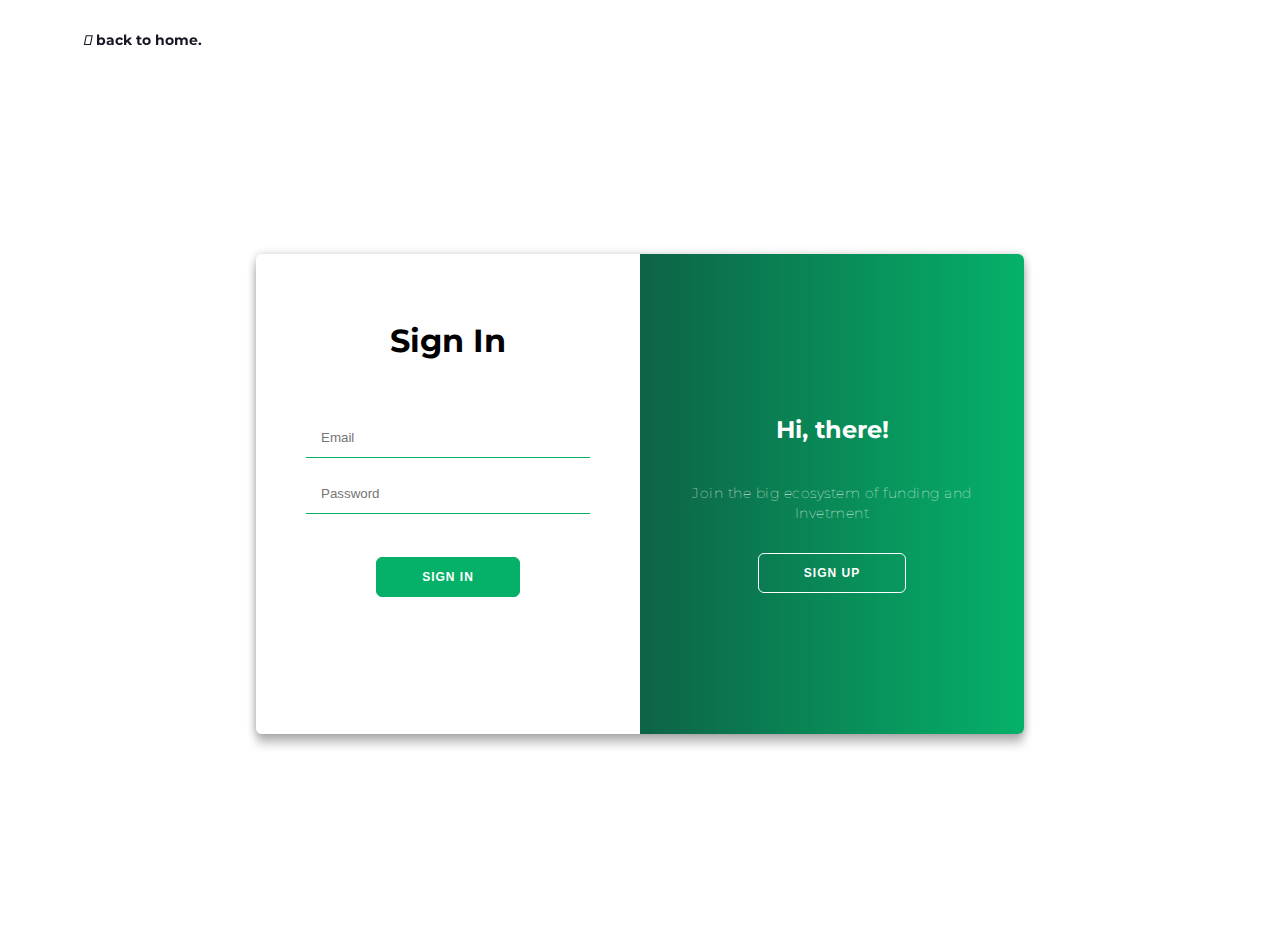
==== pages/auth.html @ 6e91e638 "Merge pull request #1 from RusimbiPatrick/signin" ====
<!DOCTYPE html>
<html>
<head>
	<title>SignUp and Login</title>
	<link rel="stylesheet" href="../css/auth.css">
	<link rel="stylesheet" href="https://use.fontawesome.com/releases/v5.8.1/css/all.css" integrity="sha384-50oBUHEmvpQ+1lW4y57PTFmhCaXp0ML5d60M1M7uH2+nqUivzIebhndOJK28anvf" crossorigin="anonymous">
	<link rel="stylesheet" href="https://cdnjs.cloudflare.com/ajax/libs/font-awesome/4.7.0/css/font-awesome.min.css">
</head>
<body>
<nav id="mainNavbar">
    <ul>
        <li class="logo"><a href="../index.html"><i class="fas fa-arrow-left"></i> back to home.</a></li>
    </ul>
</nav>

	<div class="container" id="container">
	<div class="form-container sign-up-container">

	<form action="">
    <input type="text" name="firstName" placeholder="Firstname">
    <input type="text" name="lastName" placeholder="lastname">
		<input type="email" name="email" placeholder="Email">
    <input type="password" name="password" placeholder="Password">
    <input type="text" name="idNumber" placeholder="idNumber">
		<select name="" id="">
      <option value="startup">Startup</option>
      <option value="investor">Investor</option>
    </select>
		<input class="image-upload" type="file" accept="image/*">
		<!-- <input class="button" type="submit" value="SignUp"> -->
		 <button>SignUp</button> 
	</form>
	</div>
	<div class="form-container sign-in-container">
		<form action="#">
			<h1>Sign In</h1>
		<input type="email" name="email" placeholder="Email">
		<input type="password" name="password" placeholder="Password">
		<!-- <input class="button" type="submit" value="Sign In"> -->
		<button class="signin-button">Sign In</button>
		</form>
	</div>
	<div class="overlay-container">
		<div class="overlay">
			<div class="overlay-panel overlay-left">
				<h2>Welcome Back!</h2>
				<p>Sign in and start right away</p>
				<button class="ghost" id="signIn">Sign In</button>
			</div>
			<div class="overlay-panel overlay-right">
				<h2>Hi, there!</h2>
				<p>Join the big ecosystem of funding and Invetment </p>
				<button class="ghost" id="signUp">Sign Up</button>
			</div>
		</div>
	</div>
	</div>
	<script>
	const signUpButton = document.getElementById('signUp');
	const signInButton = document.getElementById('signIn');
	const container = document.getElementById('container');

	signUpButton.addEventListener('click', () => {
		container.classList.add("right-panel-active");
	});

	signInButton.addEventListener('click', () => {
		container.classList.remove("right-panel-active");
	});
	</script>
</body>
</html>
---- css/auth.css ----
@import url('https://fonts.googleapis.com/css?family=Montserrat:400,800');

* {
	box-sizing: border-box;
}

body {
	background: #FFFFFF;
	display: flex;
	justify-content: center;
	align-items: center;
	flex-direction: column;
	font-family: 'Montserrat', sans-serif;
	height: 100vh;
	margin: -20px 0 50px;
}

nav {
    width: 100%;
    height: 50px;
    position: fixed;
    top: 0;
    z-index: 5;
}

nav ul {
    margin: 0 auto 0 1.5rem;
}

nav ul li.logo {
    list-style: none;
    float: left;
    line-height: 50px;
    font-size: 50px;
    font-weight: bold;
}

nav ul li {
    list-style: none;
    float: right;
    line-height: 50px;
    font-size: 18px;
}

nav ul li a {
    display: block;
    text-decoration: none;
	color: #151523;
    padding: 0 20px;
}

nav ul li a:hover{
    color: #05B169;
}



@media screen and (max-width: 768px) {
    nav {
        position: absolute;
    }

}
h1 {
	font-weight: bold;
	margin: 0;
}

h2 {
	text-align: center;
}

p {
	font-size: 14px;
	font-weight: 100;
	line-height: 20px;
	letter-spacing: 0.5px;
	margin: 20px 0 30px;
}

span {
	font-size: 12px;
}

a {
	color: #333;
	font-size: 14px;
	text-decoration: none;
	margin: 15px 0;
}

button {
	border-radius: 6px;
	border: 1px solid #05B169;
	background-color: #05B169;
	color: #FFFFFF;
	font-size: 12px;
	font-weight: bold;
	padding: 12px 45px;
	letter-spacing: 1px;
	text-transform: uppercase;
	transition: transform 80ms ease-in;
}

button:active {
	transform: scale(0.95);
}

button:focus {
	outline: none;
}

button.ghost {
	background-color: transparent;
	border-color: #FFFFFF;
}

.signin-button{
	margin-top: 35px;
}

form {
	background-color: #FFFFFF;
	display: flex;
	align-items: center;
	justify-content: center;
	flex-direction: column;
	padding: 0 50px;
	height: 100%;
	text-align: center;
}

input, select {
	background: none;
	border: none;
	padding: 12px 15px;
	margin: 8px 0;
	width: 100%;
	border: 0;
  border-bottom: solid 1px #05B169;
  outline: 0;
}

.image-upload{
	border-bottom:none;
	margin: 0;
	padding-left: 0;
	margin-bottom: 20px;
}

.container {
	background-color: #fff;
	border-radius: 6px;
  	box-shadow: 0 1px 0.5rem rgba(0,0,0,0.25), 
			0 10px 10px rgba(0,0,0,0.22);
	position: relative;
	overflow: hidden;
	margin-top: 10%;
	width: 768px;
	max-width: 100%;
	min-height: 480px;
}

.form-container {
	position: absolute;
	top: 0;
	height: 100%;
	transition: all 0.6s ease-in-out;
}

.sign-in-container {
	left: 0;
	width: 50%;
	z-index: 2;
}

.container.right-panel-active .sign-in-container {
	transform: translateX(100%);
}

.sign-up-container {
	left: 0;
	width: 50%;
	opacity: 0;
	z-index: 1;
}

.container.right-panel-active .sign-up-container {
	transform: translateX(100%);
	opacity: 1;
	z-index: 5;
	animation: show 0.6s;
}

@keyframes show {
	0%, 49.99% {
		opacity: 0;
		z-index: 1;
	}
	
	50%, 100% {
		opacity: 1;
		z-index: 5;
	}
}

.overlay-container {
	position: absolute;
	top: 0;
	left: 50%;
	width: 50%;
	height: 100%;
	overflow: hidden;
	transition: transform 0.6s ease-in-out;
	z-index: 100;
}

.container.right-panel-active .overlay-container{
	transform: translateX(-100%);
}

.overlay {
	background: #151523;
	background: -webkit-linear-gradient(to right, #151523, #151523);
	background: linear-gradient(to right, #151523,  #05B169);
	background-repeat: no-repeat;
	background-size: cover;
	background-position: 0 0;
	color: #FFFFFF;
	position: relative;
	left: -100%;
	height: 100%;
	width: 200%;
  	transform: translateX(0);
	transition: transform 0.6s ease-in-out;
}

.container.right-panel-active .overlay {
  	transform: translateX(50%);
}

.overlay-panel {
	position: absolute;
	display: flex;
	align-items: center;
	justify-content: center;
	flex-direction: column;
	padding: 0 40px;
	text-align: center;
	top: 0;
	height: 100%;
	width: 50%;
	transform: translateX(0);
	transition: transform 0.6s ease-in-out;
}

.overlay-left {
	transform: translateX(-20%);
}

.container.right-panel-active .overlay-left {
	transform: translateX(0);
}

.overlay-right {
	right: 0;
	transform: translateX(0);
}

.container.right-panel-active .overlay-right {
	transform: translateX(20%);
}

h1 {
	margin-top: -70px;
	margin-bottom: 50px;
}

footer {
    background-color: #222;
    color: #fff;
    font-size: 14px;
    bottom: 0;
    position: fixed;
    left: 0;
    right: 0;
    text-align: center;
    z-index: 999;
}

footer p {
    margin: 10px 0;
}

footer i {
    color: red;
}

footer a {
    color: #3c97bf;
    text-decoration: none;
}
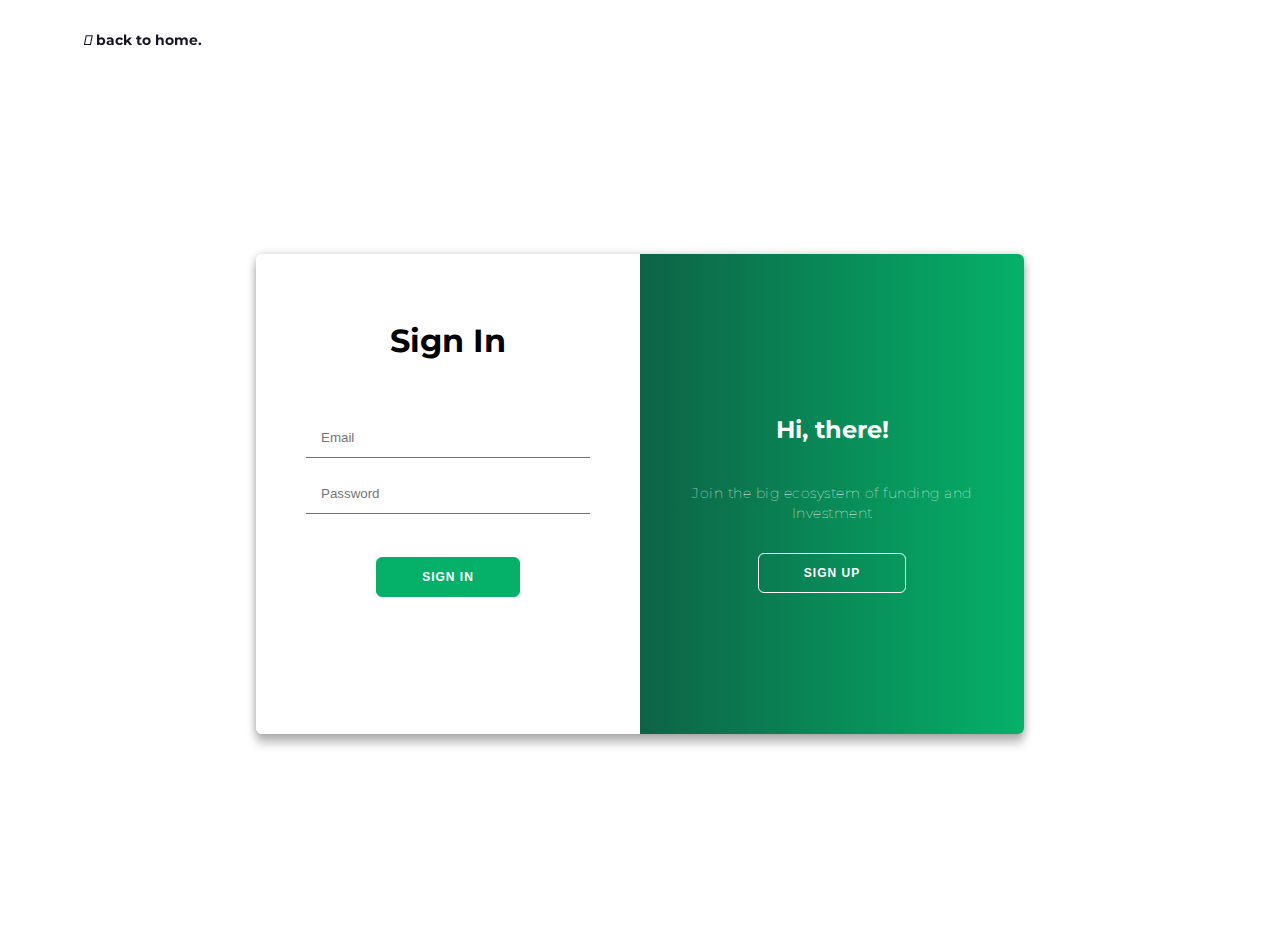
==== commit fe220a64: "more pages" ====
--- a/pages/auth.html
+++ b/pages/auth.html
@@ -49,7 +49,7 @@
 			</div>
 			<div class="overlay-panel overlay-right">
 				<h2>Hi, there!</h2>
-				<p>Join the big ecosystem of funding and Invetment </p>
+				<p>Join the big ecosystem of funding and Investment </p>
 				<button class="ghost" id="signUp">Sign Up</button>
 			</div>
 		</div>
